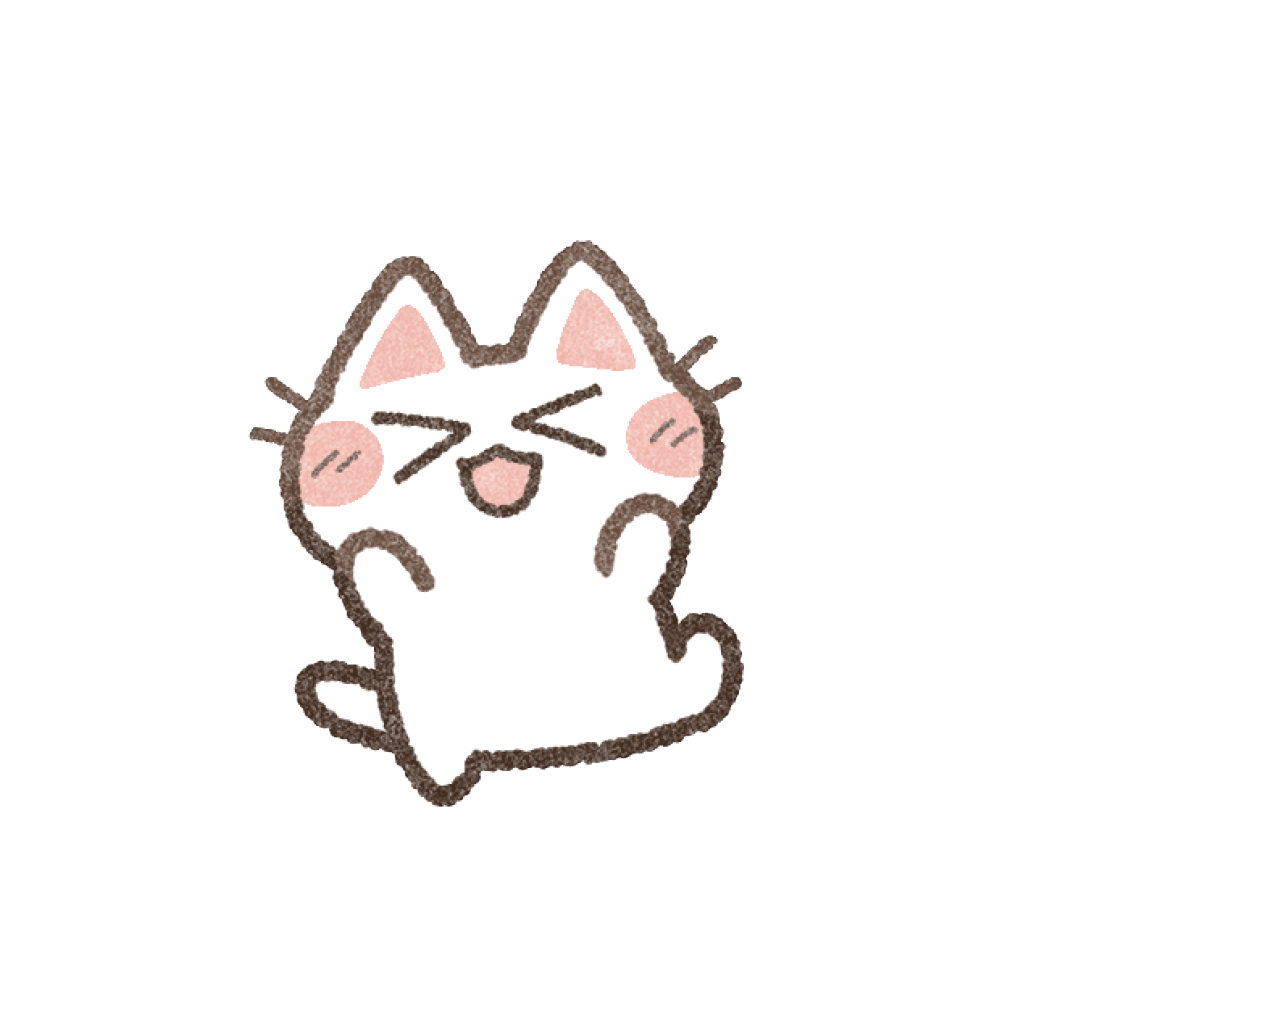
==== index.html @ 1fed49ce "正常に動くかテスト index.htmlの作成 cssフォルダとstyle.cssの作成 imageフォルダの作成とテスト画像 index.htmlでstyle.cssを適用する。" ====
<!DOCTYPE html>
<html lang="ja">
    <head>
        <meta charset="UTF-8">
        <title>動物</title>
        <link rel="stylesheet" type="text/css" href="style.css">
    </head>
    <img src="images/喜01.png" alt="テスト画像" class="test-img">
---- style.css ----
.test-image {
    width: 50px;
    height: auto;
}
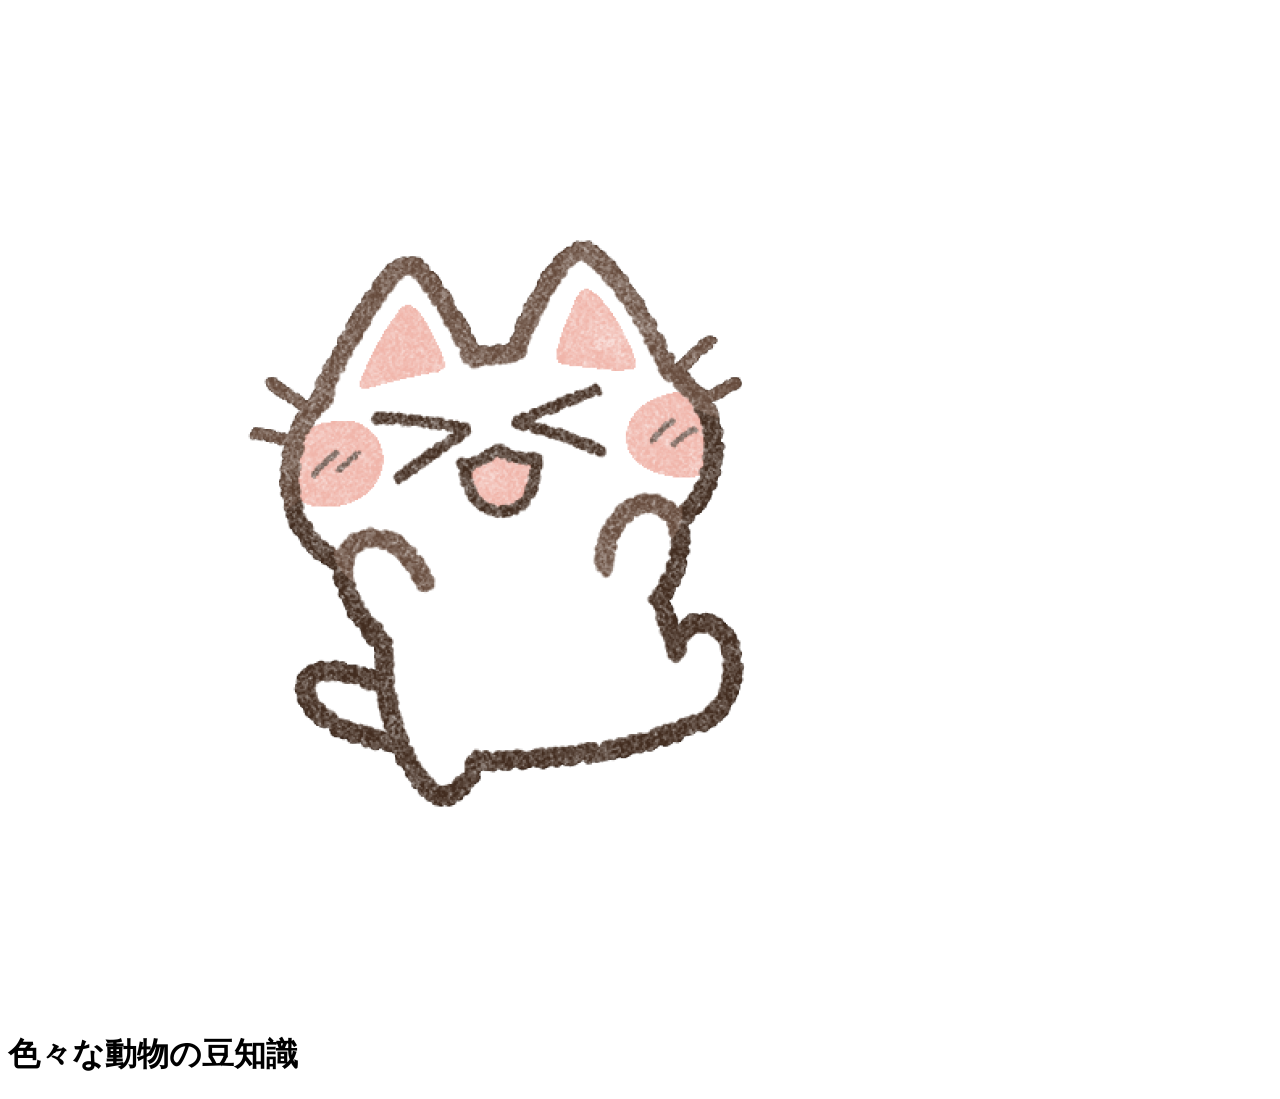
==== commit 81c1f87b: "サイト９個" ====
--- a/index.html
+++ b/index.html
@@ -3,6 +3,9 @@
     <head>
         <meta charset="UTF-8">
         <title>動物</title>
-        <link rel="stylesheet" type="text/css" href="style.css">
+        <link rel="stylesheet" type="text/css" href="css/style.css">
     </head>
-    <img src="images/喜01.png" alt="テスト画像" class="test-img">+    <img src="images/喜01.png" alt="テスト画像" class="test-img">
+    <body>
+        <h1>色々な動物の豆知識</h1>
+    </body>
--- a/css/style.css
+++ b/css/style.css
@@ -0,0 +1,4 @@
+.test-image {
+    width: 50px;
+    height: auto;
+}
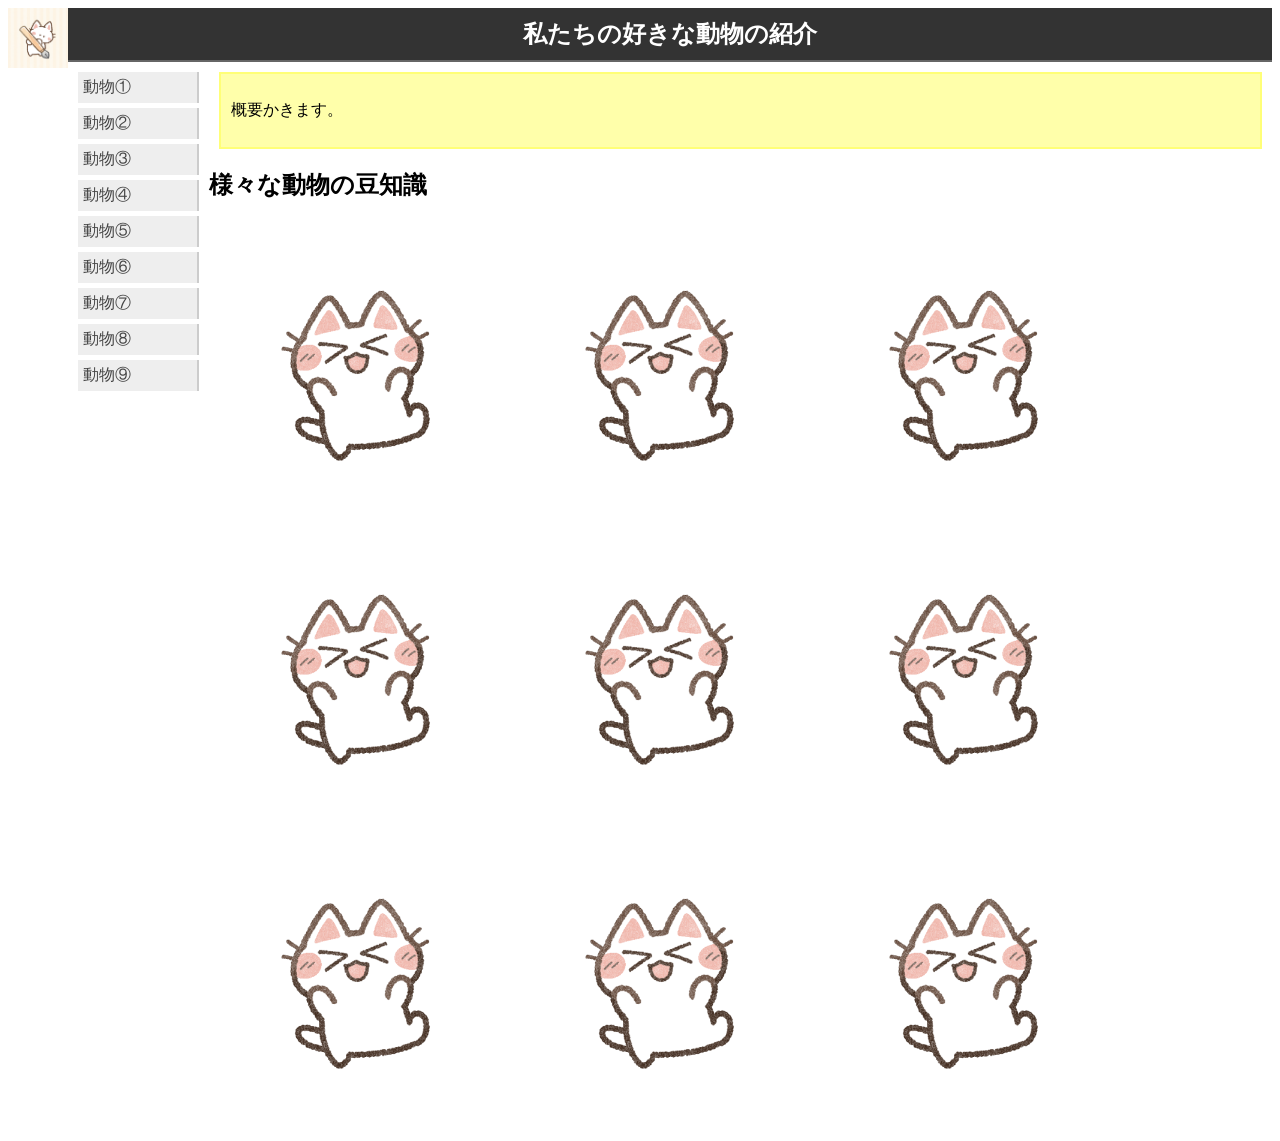
==== commit a101c041: "トップページのレイアウトの作成　進捗率70% 色、写真の位置・サイズなどは修正します。" ====
--- a/index.html
+++ b/index.html
@@ -5,7 +5,42 @@
         <title>動物</title>
         <link rel="stylesheet" type="text/css" href="css/style.css">
     </head>
-    <img src="images/喜01.png" alt="テスト画像" class="test-img">
     <body>
-        <h1>色々な動物の豆知識</h1>
+        <div id="homepage">
+            <div class="home">
+                <img src="images/ペンとねこさん.jpg" alt="テスト画像2" class="test-img2">
+            </div>
+            <h1 id="title">私たちの好きな動物の紹介</h1>
+        </div>
+        <div id="container">
+            <div class="sidebar">
+                <ul>
+                    <li><a href="#id1">動物①</a></li>
+                    <li><a href="#id2">動物②</a></li>
+                    <li><a href="#id3">動物③</a></li>
+                    <li><a href="#id4">動物④</a></li>
+                    <li><a href="#id5">動物⑤</a></li>
+                    <li><a href="#id6">動物⑥</a></li>
+                    <li><a href="#id7">動物⑦</a></li>
+                    <li><a href="#id8">動物⑧</a></li>
+                    <li><a href="#id9">動物⑨</a></li>
+                </ul>
+            </div>
+            
+            <div class="content">
+                <div class="important">
+                    <p>概要かきます。</p>
+                </div>
+                <h2>様々な動物の豆知識</h2>
+                <img src="images/喜01.png" alt="テスト画像1" class="test-img1">
+                <img src="images/喜01.png" alt="テスト画像1" class="test-img1">
+                <img src="images/喜01.png" alt="テスト画像1" class="test-img1">
+                <img src="images/喜01.png" alt="テスト画像1" class="test-img1">
+                <img src="images/喜01.png" alt="テスト画像1" class="test-img1">
+                <img src="images/喜01.png" alt="テスト画像1" class="test-img1">
+                <img src="images/喜01.png" alt="テスト画像1" class="test-img1">
+                <img src="images/喜01.png" alt="テスト画像1" class="test-img1">
+                <img src="images/喜01.png" alt="テスト画像1" class="test-img1">
+            </div>
+        </div>
     </body>
--- a/css/style.css
+++ b/css/style.css
@@ -1,4 +1,58 @@
-.test-image {
-    width: 50px;
+.sidebar {
+  width: 30%;
+  margin: 10px 0 10px 0;
+}
+
+.sidebar ul {
+  margin: 0px;
+  padding: 0 10px 0 10px;
+}
+
+.sidebar li {
+  display: block;
+  margin: 0px 0px 5px 0px;
+  padding: 5px 5px 5px 5px;
+  border-right: solid 2px #cccccc;
+  background-color: #eeeeee;
+}
+
+.sidebar a {
+  color: #444444;
+  text-decoration: none;
+}
+h1 {
+  margin: 0;
+  padding: 10px 0 10px 0;
+  border-bottom: solid 2px #666666;
+  font-family: sans-serif;
+  font-size: 24px;
+  text-align: center;
+  color: #ffffff;
+  background-color: #333333;
+}
+
+div.important {
+  margin: 10px 10px 10px 10px;
+  padding: 10px 10px 10px 10px;
+  border: solid 2px #ffff77;
+  background-color: #ffffaa;
+}
+
+#container {
+  display: flex;
+  flex-direction: row;
+}
+
+.test-img1 {
+    width: 300px;
     height: auto;
+}
+
+.test-img2 {
+    width: 60px;
+    height: auto;
+}
+
+.home {
+    float: left;
 }
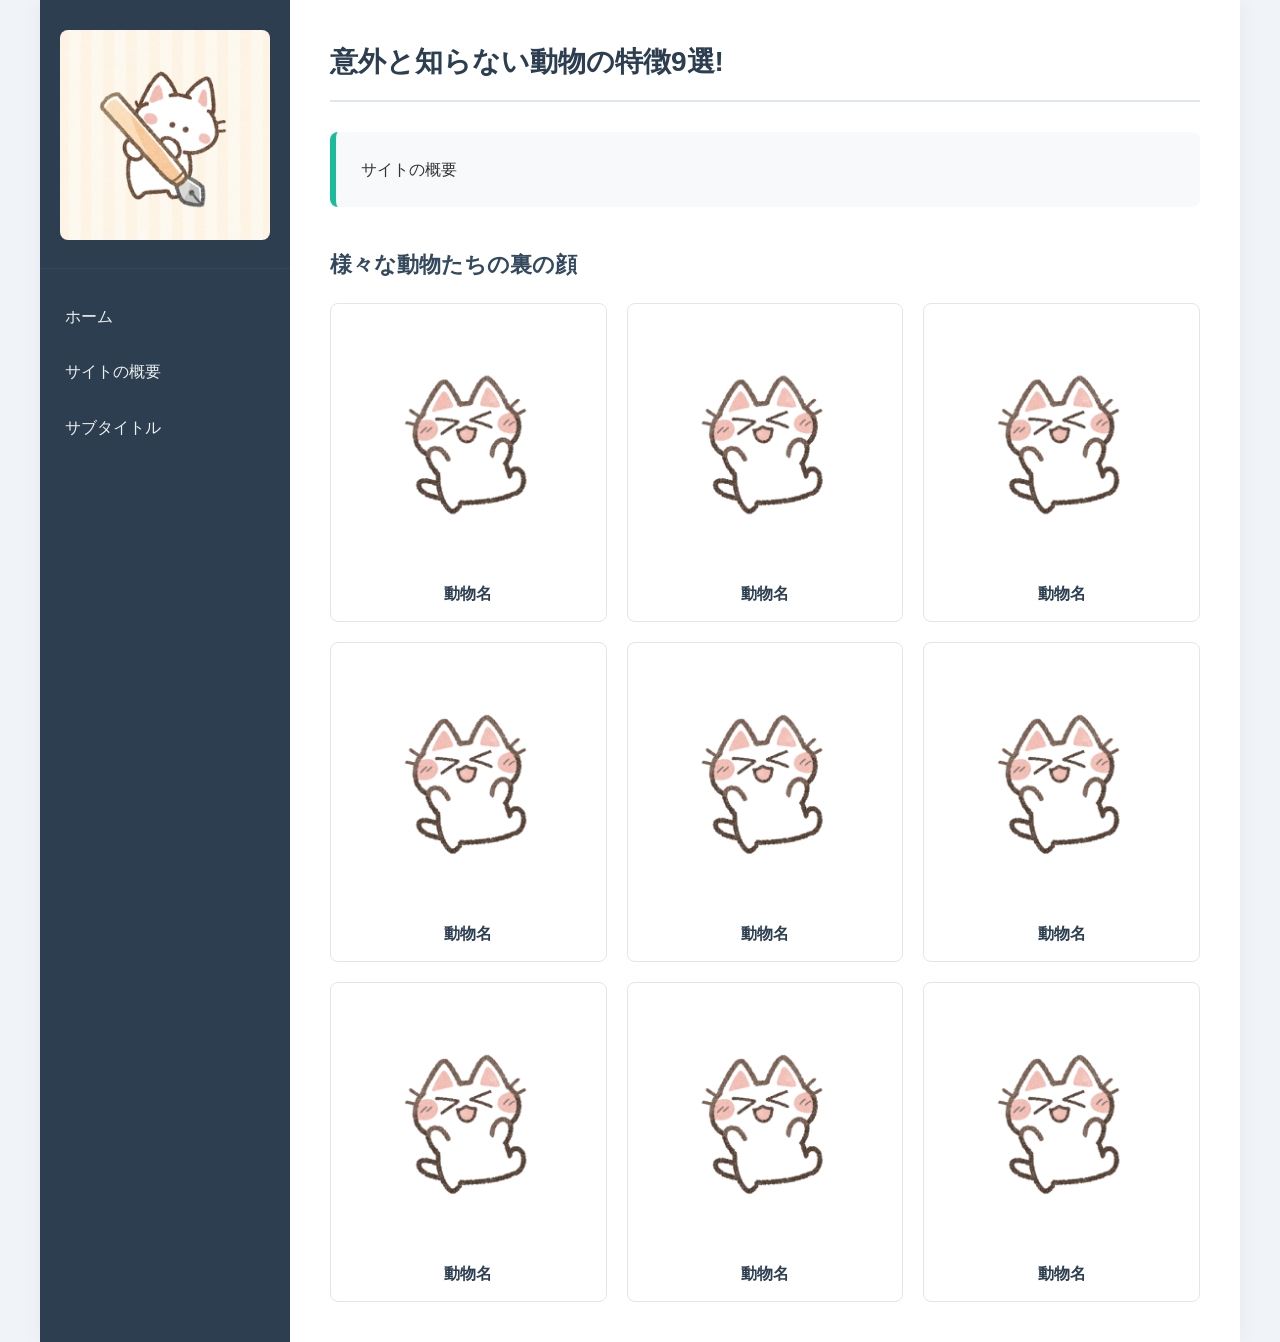
==== commit bcfc10b3: "レイアウトの作成　達成率90%" ====
--- a/index.html
+++ b/index.html
@@ -2,45 +2,106 @@
 <html lang="ja">
     <head>
         <meta charset="UTF-8">
-        <title>動物</title>
+        <meta name="viewport" content="width=device-width, initial-scale=1.0">
+        <title>意外と知らない動物の特徴9選</title>
         <link rel="stylesheet" type="text/css" href="css/style.css">
     </head>
     <body>
-        <div id="homepage">
-            <div class="home">
-                <img src="images/ペンとねこさん.jpg" alt="テスト画像2" class="test-img2">
-            </div>
-            <h1 id="title">私たちの好きな動物の紹介</h1>
+        <div class="layout-wrapper">
+            
+            <!-- 左側：サイドバー -->
+            <aside class="sidebar">
+                <div class="logo-area">
+                    <!-- ロゴ画像 -->
+                    <img src="images/ペンとねこさん.jpg" alt="サイトロゴ" class="logo-img">
+                    
+                </div>
+                <nav class="side-nav">
+                    <ul>
+                        <li><a href="#home">ホーム</a></li>
+                        <li><a href="#overview">サイトの概要</a></li>
+                        <li><a href="#subtitle">サブタイトル</a></li>
+                    </ul>
+                </nav>
+            </aside>
+
+            <!-- 右側：メインコンテンツ -->
+            <main class="main-content">
+                
+                <!-- サイト名 -->
+                <header class="site-header" id="home">
+                    <h1>意外と知らない動物の特徴9選!</h1>
+                </header>
+
+                <!-- サイトの概要 -->
+                <section class="site-overview" id="overview">
+                    <p>サイトの概要</p>
+                </section>
+
+                <!-- サブタイトルと3×3の動物グリッド -->
+                <section class="animal-section" id="subtitle">
+                    <h2>様々な動物たちの裏の顔</h2>
+                    
+                    <div class="animal-grid">
+                        <!-- 動物カード 1〜9 -->
+                        <div class="animal-card">
+                            <a href="animal1.html">
+                                <img src="images/喜01.png" alt="動物1">
+                                <p>動物名</p>
+                            </a>
+                        </div>
+                        <div class="animal-card">
+                            <a href="animal2.html">
+                                <img src="images/喜01.png" alt="動物2">
+                                <p>動物名</p>
+                            </a>
+                        </div>
+                        <div class="animal-card">
+                            <a href="animal3.html">
+                                <img src="images/喜01.png" alt="動物3">
+                                <p>動物名</p>
+                            </a>
+                        </div>
+                        <div class="animal-card">
+                            <a href="animal4.html">
+                                <img src="images/喜01.png" alt="動物4">
+                                <p>動物名</p>
+                            </a>
+                        </div>
+                        <div class="animal-card">
+                            <a href="animal5.html">
+                                <img src="images/喜01.png" alt="動物5">
+                                <p>動物名</p>
+                            </a>
+                        </div>
+                        <div class="animal-card">
+                            <a href="animal6.html">
+                                <img src="images/喜01.png" alt="動物6">
+                                <p>動物名</p>
+                            </a>
+                        </div>
+                        <div class="animal-card">
+                            <a href="animal7.html">
+                                <img src="images/喜01.png" alt="動物7">
+                                <p>動物名</p>
+                            </a>
+                        </div>
+                        <div class="animal-card">
+                            <a href="animal8.html">
+                                <img src="images/喜01.png" alt="動物8">
+                                <p>動物名</p>
+                            </a>
+                        </div>
+                        <div class="animal-card">
+                            <a href="animal9.html">
+                                <img src="images/喜01.png" alt="動物9">
+                                <p>動物名</p>
+                            </a>
+                        </div>
+                    </div>
+                </section>
+                
+            </main>
         </div>
-        <div id="container">
-            <div class="sidebar">
-                <ul>
-                    <li><a href="#id1">動物①</a></li>
-                    <li><a href="#id2">動物②</a></li>
-                    <li><a href="#id3">動物③</a></li>
-                    <li><a href="#id4">動物④</a></li>
-                    <li><a href="#id5">動物⑤</a></li>
-                    <li><a href="#id6">動物⑥</a></li>
-                    <li><a href="#id7">動物⑦</a></li>
-                    <li><a href="#id8">動物⑧</a></li>
-                    <li><a href="#id9">動物⑨</a></li>
-                </ul>
-            </div>
-            
-            <div class="content">
-                <div class="important">
-                    <p>概要かきます。</p>
-                </div>
-                <h2>様々な動物の豆知識</h2>
-                <img src="images/喜01.png" alt="テスト画像1" class="test-img1">
-                <img src="images/喜01.png" alt="テスト画像1" class="test-img1">
-                <img src="images/喜01.png" alt="テスト画像1" class="test-img1">
-                <img src="images/喜01.png" alt="テスト画像1" class="test-img1">
-                <img src="images/喜01.png" alt="テスト画像1" class="test-img1">
-                <img src="images/喜01.png" alt="テスト画像1" class="test-img1">
-                <img src="images/喜01.png" alt="テスト画像1" class="test-img1">
-                <img src="images/喜01.png" alt="テスト画像1" class="test-img1">
-                <img src="images/喜01.png" alt="テスト画像1" class="test-img1">
-            </div>
-        </div>
-    </body>+    </body>
+</html>
--- a/css/style.css
+++ b/css/style.css
@@ -1,58 +1,181 @@
-.sidebar {
-  width: 30%;
-  margin: 10px 0 10px 0;
+* {
+    box-sizing: border-box;
+    margin: 0;
+    padding: 0;
 }
 
-.sidebar ul {
-  margin: 0px;
-  padding: 0 10px 0 10px;
+body {
+    font-family: 'Helvetica Neue', Arial, 'Hiragino Kaku Gothic ProN', 'Hiragino Sans', Meiryo, sans-serif;
+    background-color: #f0f4f8;
+    color: #333333;
+    line-height: 1.6;
 }
 
-.sidebar li {
-  display: block;
-  margin: 0px 0px 5px 0px;
-  padding: 5px 5px 5px 5px;
-  border-right: solid 2px #cccccc;
-  background-color: #eeeeee;
+/* --- 全体のレイアウト（左右分割） --- */
+.layout-wrapper {
+    display: flex;
+    min-height: 100vh;
+    max-width: 1200px;
+    margin: 0 auto;
+    background-color: #ffffff;
+    box-shadow: 0 0 20px rgba(0,0,0,0.05);
 }
 
-.sidebar a {
-  color: #444444;
-  text-decoration: none;
-}
-h1 {
-  margin: 0;
-  padding: 10px 0 10px 0;
-  border-bottom: solid 2px #666666;
-  font-family: sans-serif;
-  font-size: 24px;
-  text-align: center;
-  color: #ffffff;
-  background-color: #333333;
+/* --- 左側：サイドバー --- */
+.sidebar {
+    width: 250px;
+    background-color: #2c3e50;
+    color: #ffffff;
+    padding: 30px 0;
+    flex-shrink: 0;
 }
 
-div.important {
-  margin: 10px 10px 10px 10px;
-  padding: 10px 10px 10px 10px;
-  border: solid 2px #ffff77;
-  background-color: #ffffaa;
+.logo-area {
+    padding: 0 20px 20px;
+    border-bottom: 1px solid #34495e;
+    text-align: center;
 }
 
-#container {
-  display: flex;
-  flex-direction: row;
+.logo-img {
+    max-width: 100%;
+    border-radius: 8px;
 }
 
-.test-img1 {
-    width: 300px;
-    height: auto;
+.side-nav ul {
+    list-style: none;
+    padding-top: 20px;
 }
 
-.test-img2 {
-    width: 60px;
-    height: auto;
+.side-nav li a {
+    display: block;
+    padding: 15px 25px 15px 20px; /* 左側のパディングを少し調整 */
+    color: #ecf0f1;
+    text-decoration: none;
+    /* 【修正】あらかじめ透明なボーダーを置いておくことで、ホバー時のガタつきを防ぐ */
+    border-left: 5px solid transparent;
+    transition: all 0.3s ease;
 }
 
-.home {
-    float: left;
+.side-nav li a:hover {
+    background-color: #34495e;
+    border-left-color: #1abc9c; /* 【修正】色だけを変える設定に */
+    padding-left: 25px; /* スムーズに文字が右にスライドする演出に */
+}
+
+/* --- 右側：メインコンテンツ --- */
+.main-content {
+    flex-grow: 1;
+    padding: 40px;
+    background-color: #ffffff;
+}
+
+/* サイト名 */
+.site-header h1 {
+    font-size: 28px;
+    color: #2c3e50;
+    padding-bottom: 15px;
+    border-bottom: 2px solid #e0e6ed;
+    margin-bottom: 30px;
+}
+
+/* サイトの概要 */
+.site-overview {
+    background-color: #f8f9fa;
+    padding: 25px;
+    border-radius: 8px;
+    border-left: 6px solid #1abc9c;
+    margin-bottom: 40px;
+}
+
+/* サブタイトル */
+.animal-section h2 {
+    font-size: 22px;
+    color: #34495e;
+    margin-bottom: 20px;
+}
+
+/* --- 動物グリッド --- */
+.animal-grid {
+    display: grid;
+    /* 【修正】固定3列ではなく、画面幅に合わせて最小200px幅のカードを自動で並べる（レスポンシブ） */
+    grid-template-columns: repeat(3, minmax(200px, 1fr));
+    gap: 20px;
+}
+
+/* 各動物のカードデザイン */
+.animal-card {
+    background-color: #ffffff;
+    border-radius: 8px;
+    /* 【修正】余白（padding）をここから排除し、中のaタグに移譲 */
+    padding: 0; 
+    text-align: center;
+    border: 1px solid #e0e6ed;
+    overflow: hidden; /* 画像やリンクの角丸をカードの角丸にフィットさせる */
+    transition: transform 0.2s, box-shadow 0.2s, border-color 0.2s;
+}
+
+/* 【追加】リンクをカード全体に広げ、色や下線をリセットする */
+.animal-card a {
+    display: block;
+    padding: 15px; /* ここで余白を確保することで、カード全体がクリック可能になる */
+    text-decoration: none;
+    color: inherit;
+}
+
+.animal-card:hover {
+    transform: translateY(-5px);
+    box-shadow: 0 8px 15px rgba(0,0,0,0.1);
+    border-color: #1abc9c; /* ホバー時に枠線もテーマカラーに変わるおまけ付き */
+}
+
+.animal-card img {
+    width: 100%;
+    aspect-ratio: 1 / 1;
+    object-fit: cover;
+    border-radius: 6px;
+    margin-bottom: 10px;
+}
+
+.animal-card p {
+    font-weight: bold;
+    color: #2c3e50;
+    margin: 0;
+}
+
+/* --- 【追加】タブレット・スマホ用の画面切り替え --- */
+@media (max-width: 768px) {
+    .layout-wrapper {
+        flex-direction: column; /* 左右並びから縦並びに変更 */
+    }
+
+    .sidebar {
+        width: 100%;
+        padding: 20px 0 0 0;
+    }
+
+    .logo-area {
+        padding: 0 20px 15px;
+    }
+
+    .side-nav ul {
+        display: flex; /* ナビゲーションを横並びに */
+        justify-content: center;
+        padding-top: 0;
+    }
+
+    .side-nav li a {
+        padding: 12px 15px;
+        border-left: none;
+        border-bottom: 3px solid transparent; /* スマホ時は下線のアニメーションに変更 */
+    }
+
+    .side-nav li a:hover {
+        background-color: transparent;
+        border-bottom-color: #1abc9c;
+        padding-left: 15px;
+    }
+
+    .main-content {
+        padding: 20px;
+    }
 }
